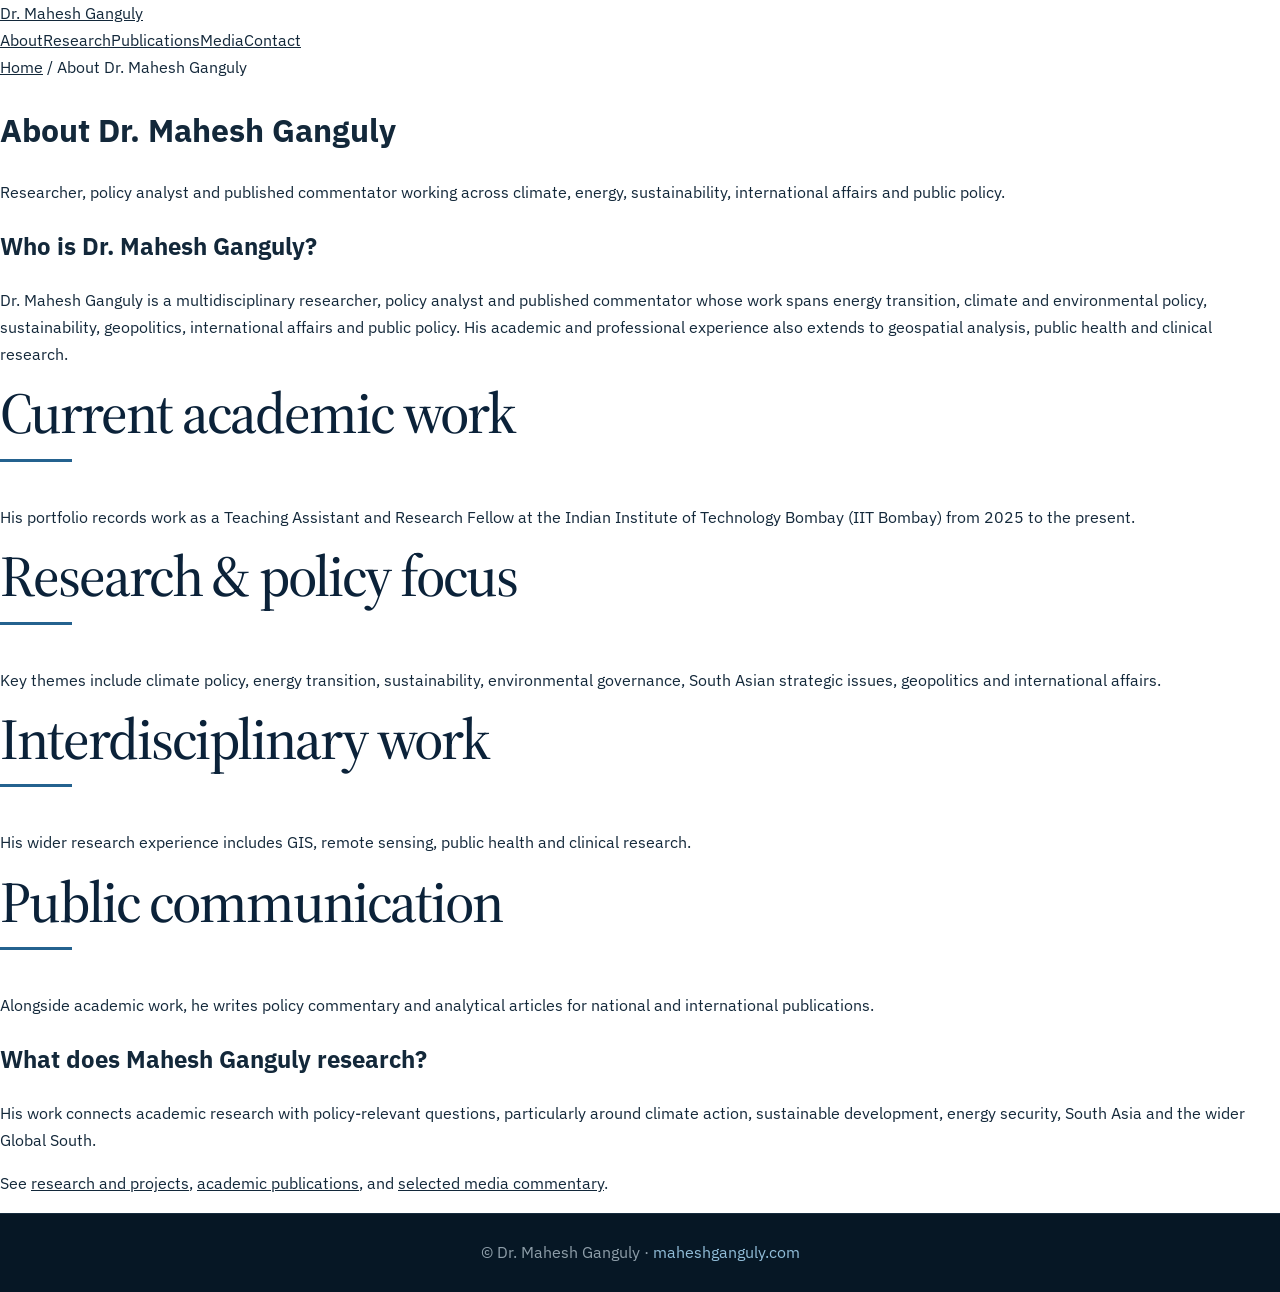
==== about/index.html @ bb71bbe8 "Add files via upload" ====
<!doctype html><html lang="en"><head><meta charset="utf-8"><meta name="viewport" content="width=device-width,initial-scale=1">
<title>About Dr. Mahesh Ganguly | Researcher & Policy Analyst</title><meta name="description" content="Biography and research profile of Dr. Mahesh Ganguly, covering climate policy, energy transition, sustainability, geopolitics and public policy."><meta name="robots" content="index, follow, max-image-preview:large"><link rel="canonical" href="https://maheshganguly.com/about/">
<meta property="og:type" content="website"><meta property="og:title" content="About Dr. Mahesh Ganguly | Researcher & Policy Analyst"><meta property="og:description" content="Biography and research profile of Dr. Mahesh Ganguly, covering climate policy, energy transition, sustainability, geopolitics and public policy."><meta property="og:url" content="https://maheshganguly.com/about/"><meta property="og:image" content="https://maheshganguly.com/assets/images/mahesh-ganguly-hero.png">
<script type="application/ld+json">{"@context": "https://schema.org", "@graph": [{"@type": "CollectionPage", "url": "https://maheshganguly.com/about/", "name": "About Dr. Mahesh Ganguly", "about": {"@type": "Person", "@id": "https://maheshganguly.com/#person", "name": "Dr. Mahesh Ganguly", "url": "https://maheshganguly.com/"}}, {"@type": "BreadcrumbList", "itemListElement": [{"@type": "ListItem", "position": 1, "name": "Home", "item": "https://maheshganguly.com/"}, {"@type": "ListItem", "position": 2, "name": "About Dr. Mahesh Ganguly", "item": "https://maheshganguly.com/about/"}]}]}</script>
<link rel="preconnect" href="https://fonts.googleapis.com"><link rel="preconnect" href="https://fonts.gstatic.com" crossorigin><link href="https://fonts.googleapis.com/css2?family=Source+Serif+4:opsz,wght@8..60,400;8..60,500;8..60,600&family=IBM+Plex+Sans:wght@400;500;600;700&display=swap" rel="stylesheet"><link rel="stylesheet" href="/assets/css/styles.css"><link rel="icon" href="/assets/images/favicon.svg" type="image/svg+xml"></head>
<body><header class="seo-page-header"><div class="seo-page-shell seo-page-nav"><a class="seo-page-brand" href="/">Dr. Mahesh Ganguly</a><nav class="seo-page-links" aria-label="Primary"><a href="/about/">About</a><a href="/research/">Research</a><a href="/publications/">Publications</a><a href="/media/">Media</a><a href="/#contact">Contact</a></nav></div></header>
<main class="seo-page-main"><div class="seo-page-shell"><div class="breadcrumbs"><a href="/">Home</a> / About Dr. Mahesh Ganguly</div><h1>About Dr. Mahesh Ganguly</h1><p class="seo-lead">Researcher, policy analyst and published commentator working across climate, energy, sustainability, international affairs and public policy.</p><div class="answer-box"><h2>Who is Dr. Mahesh Ganguly?</h2><p>Dr. Mahesh Ganguly is a multidisciplinary researcher, policy analyst and published commentator whose work spans energy transition, climate and environmental policy, sustainability, geopolitics, international affairs and public policy. His academic and professional experience also extends to geospatial analysis, public health and clinical research.</p></div>
<div class="seo-grid"><section class="seo-card"><h2>Current academic work</h2><p>His portfolio records work as a Teaching Assistant and Research Fellow at the Indian Institute of Technology Bombay (IIT Bombay) from 2025 to the present.</p></section><section class="seo-card"><h2>Research &amp; policy focus</h2><p>Key themes include climate policy, energy transition, sustainability, environmental governance, South Asian strategic issues, geopolitics and international affairs.</p></section><section class="seo-card"><h2>Interdisciplinary work</h2><p>His wider research experience includes GIS, remote sensing, public health and clinical research.</p></section><section class="seo-card"><h2>Public communication</h2><p>Alongside academic work, he writes policy commentary and analytical articles for national and international publications.</p></section></div>
<div class="answer-box"><h2>What does Mahesh Ganguly research?</h2><p>His work connects academic research with policy-relevant questions, particularly around climate action, sustainable development, energy security, South Asia and the wider Global South.</p></div><p>See <a href="/research/">research and projects</a>, <a href="/publications/">academic publications</a>, and <a href="/media/">selected media commentary</a>.</p></div></main>
<footer class="seo-footer"><div class="seo-page-shell">© Dr. Mahesh Ganguly · <a href="/">maheshganguly.com</a></div></footer></body></html>
---- assets/css/styles.css ----
/* ============================================================
   DR. MAHESH GANGULY
   FINAL CLEAN PORTFOLIO
   DARK CINEMATIC HERO / PORTRAIT EXTREME RIGHT
   ============================================================ */


/* ============================================================
   01. VARIABLES
   ============================================================ */

:root {
  --navy: #183f63;
  --blue: #245f91;
  --blue-dark: #163f63;

  --cream: #f5efe4;
  --paper: #fbf7ef;
  --paper-white: #fffdf8;

  --ink: #1f2933;
  --muted: #68727d;

  --line: #ddd2c2;

  --gold: #b58b59;
  --gold-light: #d6b37f;
  --gold-dark: #92683a;

  --hero-dark: #211b16;

  --serif: "Source Serif 4", Georgia, serif;
  --sans: "IBM Plex Sans", Arial, sans-serif;

  --content-width: 1180px;
}


/* ============================================================
   02. RESET
   ============================================================ */

*,
*::before,
*::after {
  box-sizing: border-box;
}

html {
  scroll-behavior: smooth;
  scroll-padding-top: 88px;
}

body {
  margin: 0;

  background: var(--cream);
  color: var(--ink);

  font-family: var(--sans);
  line-height: 1.7;

  -webkit-font-smoothing: antialiased;
  text-rendering: optimizeLegibility;
}

img {
  display: block;
}

a {
  color: inherit;
}

button,
input,
textarea,
select {
  font: inherit;
}

::selection {
  background: var(--gold);
  color: #fff;
}

.wrap {
  width: 100%;
  overflow: clip;
}


/* ============================================================
   03. ACCESSIBILITY
   ============================================================ */

.skip-link {
  position: fixed;
  z-index: 9999;

  top: 12px;
  left: 12px;

  padding: 10px 15px;

  background: #fff;
  color: #111;

  transform: translateY(-160%);

  transition: transform 160ms ease;
}

.skip-link:focus {
  transform: translateY(0);
}

:focus-visible {
  outline: 3px solid rgba(181, 139, 89, 0.55);
  outline-offset: 4px;
}


/* ============================================================
   04–09. PROFESSIONAL ACADEMIC HERO
   CLASSROOM BACKGROUND / CLEAN OVERLAY / PORTRAIT RIGHT
   ============================================================ */

.hero {
  position: relative;
  isolation: isolate;

  width: 100%;
  min-height: 760px;

  overflow: hidden;

  color: #ffffff;

  background:
    linear-gradient(90deg,
      rgba(16, 30, 43, 0.94) 0%,
      rgba(20, 36, 50, 0.88) 30%,
      rgba(24, 42, 56, 0.70) 52%,
      rgba(24, 39, 51, 0.30) 72%,
      rgba(18, 29, 38, 0.08) 100%),
    url("../images/images.jpeg") center center / cover no-repeat;
}


/* ------------------------------------------------------------
   CLEAN OVERLAY
   No circles / no dramatic brown effect
   ------------------------------------------------------------ */

.hero::before {
  content: "";

  position: absolute;
  z-index: 0;

  inset: 0;

  background:
    linear-gradient(180deg,
      rgba(8, 20, 30, 0.08) 0%,
      rgba(8, 20, 30, 0.02) 55%,
      rgba(8, 20, 30, 0.14) 100%);

  pointer-events: none;
}


/* remove decorative circle completely */

.hero::after {
  content: none;

  display: none;
}


/* ============================================================
   HERO INNER
   ============================================================ */

.hero-inner {
  position: relative;
  z-index: 2;

  width: 100%;
  min-height: 760px;

  margin: 0;
}


/* ============================================================
   LEFT CONTENT
   ============================================================ */

.hero-copy {
  position: relative;
  z-index: 20;

  display: flex;
  flex-direction: column;
  justify-content: center;

  width: 58%;
  max-width: 980px;

  min-height: 760px;

  margin: 0;

  padding:
    80px 40px 75px max(7vw, calc((100vw - 1180px) / 2));
}


/* ============================================================
   EYEBROW
   ============================================================ */

.eyebrow {
  margin: 0 0 22px;

  color: #d9c7a7;

  font-family:
    "IBM Plex Sans",
    Arial,
    sans-serif;

  font-size: 0.72rem;
  font-weight: 700;
  line-height: 1.4;

  letter-spacing: 0.2em;
  text-transform: uppercase;

  text-shadow: none;
}


/* ============================================================
   NAME — ONE LINE
   ============================================================ */

.hero h1 {
  width: max-content;
  max-width: none;

  margin: 0;

  color: #ffffff;

  font-family:
    "Source Serif 4",
    Georgia,
    serif;

  font-size:
    clamp(3.6rem, 5.1vw, 5.8rem);

  font-weight: 400;
  line-height: 1;

  letter-spacing: -0.045em;

  white-space: nowrap;

  text-shadow:
    0 2px 12px rgba(0, 0, 0, 0.16);
}


/* ============================================================
   ROLE
   ============================================================ */

.hero-role {
  max-width: 760px;

  margin: 28px 0 0;

  color: rgba(255, 255, 255, 0.94);

  font-family:
    "IBM Plex Sans",
    Arial,
    sans-serif;

  font-size:
    clamp(0.94rem, 1.05vw, 1.08rem);

  font-weight: 600;
  line-height: 1.6;

  text-shadow: none;
}


/* ============================================================
   DIVIDER
   ============================================================ */

.hero-rule {
  width: 100px;
  height: 2px;

  margin: 28px 0;

  background: #c7a66f;
}


/* ============================================================
   INTRO
   ============================================================ */

.hero-intro {
  max-width: 700px;

  margin: 0;

  color: rgba(255, 255, 255, 0.78);

  font-family:
    "IBM Plex Sans",
    Arial,
    sans-serif;

  font-size:
    clamp(0.88rem, 0.94vw, 0.96rem);

  font-weight: 400;
  line-height: 1.75;

  text-shadow: none;
}


/* ============================================================
   FOCUS TAGS
   ============================================================ */

.hero-meta {
  display: flex;
  flex-wrap: wrap;

  gap: 8px;

  margin-top: 24px;
}


.hero-meta span {
  display: inline-flex;
  align-items: center;

  padding: 7px 12px;

  border:
    1px solid rgba(255, 255, 255, 0.28);

  border-radius: 3px;

  background:
    rgba(16, 29, 40, 0.28);

  color:
    rgba(255, 255, 255, 0.88);

  font-size: 0.67rem;
  font-weight: 600;
  line-height: 1;

  -webkit-backdrop-filter: blur(5px);
  backdrop-filter: blur(5px);
}


/* ============================================================
   HERO LINKS
   ============================================================ */

.hero-links {
  display: flex;
  flex-wrap: wrap;
  align-items: center;

  gap: 12px;

  margin-top: 27px;
}


/* common button */

.hero-btn {
  display: inline-flex;
  align-items: center;
  justify-content: space-between;

  gap: 24px;

  min-width: 180px;
  min-height: 47px;

  padding: 0 18px;

  border-radius: 3px;

  font-size: 0.75rem;
  font-weight: 700;

  text-decoration: none;

  transition:
    transform 180ms ease,
    background-color 180ms ease,
    border-color 180ms ease;
}


/* professional blue primary */

.hero-btn-primary {
  border:
    1px solid #2d668e;

  background: #245b82;

  color: #ffffff;

  box-shadow:
    0 7px 18px rgba(0, 0, 0, 0.12);
}


.hero-btn-primary:hover {
  background: #2b698f;

  transform: translateY(-2px);
}


/* secondary */

.hero-btn-secondary {
  border:
    1px solid rgba(255, 255, 255, 0.52);

  background:
    rgba(13, 27, 38, 0.22);

  color: #ffffff;

  box-shadow: none;
}


.hero-btn-secondary:hover {
  border-color:
    rgba(255, 255, 255, 0.82);

  background:
    rgba(255, 255, 255, 0.08);

  transform: translateY(-2px);
}


/* LinkedIn */

.hero-linkedin {
  padding: 8px 3px;

  border-bottom:
    1px solid rgba(216, 199, 167, 0.55);

  color: #d9c7a7;

  font-size: 0.75rem;
  font-weight: 700;

  text-decoration: none;

  transition:
    color 180ms ease,
    border-color 180ms ease;
}


.hero-linkedin:hover {
  color: #ffffff;

  border-bottom-color: #ffffff;
}


/* ============================================================
   PORTRAIT
   EXTREME RIGHT
   ============================================================ */

.hero-portrait {
  position: absolute;
  z-index: 10;

  top: 0;
  right: 0;
  bottom: 0;
  left: auto;

  width: 46%;
  height: 100%;

  min-height: 760px;

  margin: 0;
  padding: 0;

  overflow: visible;

  pointer-events: none;
}


/* subtle separation between copy and portrait */

.hero-portrait::before {
  content: "";

  position: absolute;
  z-index: 11;

  top: 0;
  bottom: 0;
  left: -70px;

  width: 160px;

  background:
    linear-gradient(90deg,
      rgba(19, 34, 46, 0.20),
      rgba(19, 34, 46, 0));

  pointer-events: none;
}


/* ============================================================
   ACTUAL PORTRAIT IMAGE
   ============================================================ */

.hero-portrait img {
  position: absolute;
  z-index: 12;

  top: auto;
  right: 0;
  bottom: 0;
  left: auto;

  display: block;

  width:
    clamp(610px, 45vw, 850px);

  height: auto;

  max-width: none;
  max-height: 735px;

  margin: 0;
  padding: 0;

  object-fit: contain;
  object-position: right bottom;

  filter:
    drop-shadow(-8px 8px 20px rgba(0, 0, 0, 0.10));

  transform: none;
  animation: none;
}


/* ============================================================
   LAPTOP
   ============================================================ */

@media (min-width: 981px) and (max-width: 1250px) {

  .hero,
  .hero-inner {
    min-height: 700px;
  }


  .hero-copy {
    width: 59%;
    min-height: 700px;

    padding:
      65px 28px 60px 48px;
  }


  .hero h1 {
    font-size:
      clamp(3.2rem, 5vw, 4.5rem);
  }


  .hero-role {
    max-width: 620px;

    font-size: 0.91rem;
  }


  .hero-intro {
    max-width: 600px;

    font-size: 0.84rem;
  }


  .hero-portrait {
    width: 44%;
    min-height: 700px;
  }


  .hero-portrait img {
    right: 0;

    width:
      clamp(530px, 46vw, 700px);

    max-height: 680px;
  }
}


/* ============================================================
   TABLET
   ============================================================ */

@media (max-width: 980px) {

  .hero {
    min-height: auto;

    background:
      linear-gradient(180deg,
        rgba(15, 29, 40, 0.91) 0%,
        rgba(18, 34, 46, 0.84) 56%,
        rgba(17, 31, 42, 0.55) 100%),
      url("https://images.unsplash.com/photo-1524178232363-1fb2b075b655?auto=format&fit=crop&w=1400&q=86") center center / cover no-repeat;
  }


  .hero-inner {
    display: flex;
    flex-direction: column;

    min-height: 0;
  }


  .hero-copy {
    order: 1;

    width: 100%;
    max-width: 780px;
    min-height: 0;

    padding:
      62px 32px 32px;
  }


  .hero h1 {
    width: auto;

    font-size:
      clamp(3rem, 8vw, 4.7rem);

    white-space: normal;
  }


  .hero-portrait {
    position: relative;

    order: 2;

    top: auto;
    right: auto;
    bottom: auto;
    left: auto;

    width: 100%;
    height: 500px;
    min-height: 500px;

    overflow: hidden;
  }


  .hero-portrait::before {
    display: none;
  }


  .hero-portrait img {
    right: 0;
    bottom: 0;

    width:
      min(620px, 82vw);

    max-height: 500px;
  }
}


/* ============================================================
   MOBILE
   ============================================================ */

@media (max-width: 650px) {

  .hero-copy {
    padding:
      46px 19px 26px;
  }


  .eyebrow {
    margin-bottom: 15px;

    font-size: 0.59rem;

    letter-spacing: 0.15em;
  }


  .hero h1 {
    font-size:
      clamp(2.65rem, 12vw, 3.8rem);

    line-height: 1;
  }


  .hero-role {
    margin-top: 19px;

    font-size: 0.84rem;
  }


  .hero-rule {
    width: 80px;

    margin: 21px 0;
  }


  .hero-intro {
    font-size: 0.82rem;
    line-height: 1.65;
  }


  .hero-meta {
    gap: 6px;

    margin-top: 19px;
  }


  .hero-meta span {
    padding: 7px 9px;

    font-size: 0.61rem;
  }


  .hero-links {
    display: grid;

    grid-template-columns:
      1fr 1fr;

    gap: 9px;

    margin-top: 22px;
  }


  .hero-btn {
    width: 100%;
    min-width: 0;

    min-height: 45px;

    padding: 0 11px;

    font-size: 0.67rem;
  }


  .hero-linkedin {
    grid-column: 1 / -1;

    width: max-content;
  }


  .hero-portrait {
    height: 390px;
    min-height: 390px;
  }


  .hero-portrait img {
    right: 0;

    width:
      min(490px, 100vw);

    max-height: 390px;
  }
}


/* ============================================================
   SMALL MOBILE
   ============================================================ */

@media (max-width: 390px) {

  .hero h1 {
    font-size:
      clamp(2.4rem, 11.5vw, 3.1rem);
  }


  .hero-links {
    grid-template-columns: 1fr;
  }


  .hero-linkedin {
    grid-column: auto;
  }


  .hero-portrait {
    height: 350px;
    min-height: 350px;
  }


  .hero-portrait img {
    right: 0;

    width:
      min(440px, 106vw);

    max-height: 350px;
  }
}


/* ============================================================
   10. NAVIGATION
   ============================================================ */

.site-nav {
  position: sticky;
  z-index: 100;

  top: 0;

  width: 100%;

  border-bottom: 1px solid rgba(216, 203, 183, 0.78);

  background: rgba(255, 253, 248, 0.95);

  -webkit-backdrop-filter: blur(16px);
  backdrop-filter: blur(16px);
}

.site-nav-inner {
  display: flex;
  align-items: center;
  justify-content: center;
  flex-wrap: wrap;

  gap: clamp(18px, 3vw, 40px);

  width: min(var(--content-width), calc(100% - 40px));
  min-height: 70px;

  margin-inline: auto;
}

.site-nav a {
  position: relative;

  padding: 23px 0;

  color: #58616a;

  font-size: 0.73rem;
  font-weight: 700;

  letter-spacing: 0.04em;
  text-decoration: none;

  transition: color 180ms ease;
}

.site-nav a::after {
  content: "";

  position: absolute;

  right: 0;
  bottom: 16px;
  left: 0;

  height: 2px;

  background: var(--gold);

  transform: scaleX(0);

  transition: transform 180ms ease;
}

.site-nav a:hover,
.site-nav a.active {
  color: #805c34;
}

.site-nav a:hover::after,
.site-nav a.active::after {
  transform: scaleX(1);
}


/* ============================================================
   11. GENERAL SECTIONS
   ============================================================ */

main {
  background: var(--paper);
}

main>section {
  width: min(var(--content-width), calc(100% - 48px));

  margin-inline: auto;
  padding: 100px 0;

  scroll-margin-top: 84px;

  border-bottom: 1px solid var(--line);
}

main>section:last-child {
  border-bottom: 0;
}

section h2 {
  margin: 0 0 42px;

  color: var(--navy);

  font-family: var(--serif);
  font-size: clamp(2.5rem, 4.5vw, 4rem);
  font-weight: 500;
  line-height: 1;

  letter-spacing: -0.035em;
}

section h3 {
  color: var(--navy);

  font-family: var(--serif);
}


/* ============================================================
   12. ABOUT
   ============================================================ */

.about-grid {
  display: grid;
  grid-template-columns:
    minmax(0, 1.45fr) minmax(300px, 0.55fr);

  gap: clamp(45px, 7vw, 90px);

  align-items: start;
}

.about-lead {
  max-width: 760px;

  margin: 0 0 27px;

  color: var(--navy);

  font-family: var(--serif);
  font-size: clamp(1.45rem, 2.2vw, 2rem);
  line-height: 1.45;
}

.about-copy {
  max-width: 790px;

  margin: 0 0 20px;

  color: #4d5863;
}

.about-focus {
  padding: 30px;

  border-top: 4px solid var(--gold);
  border-right: 1px solid var(--line);
  border-bottom: 1px solid var(--line);
  border-left: 1px solid var(--line);

  background: #fff;

  box-shadow:
    0 12px 35px rgba(42, 34, 26, 0.06);
}

.about-focus h3 {
  margin: 0 0 20px;

  font-size: 1.4rem;
  font-weight: 500;
}

.about-focus p {
  margin: 0;
  padding: 13px 0;

  border-bottom: 1px solid #eee5d8;

  color: #59616a;

  font-size: 0.87rem;
}

.about-focus p:last-child {
  border-bottom: 0;
}


/* ============================================================
   13. PUBLICATIONS
   ============================================================ */

.pub-list {
  margin: 0;
  padding: 0;

  list-style: none;
}

.pub-item {
  display: grid;
  grid-template-columns:
    minmax(0, 1fr) auto;

  gap: 8px 30px;

  padding: 29px 0;

  border-bottom: 1px solid var(--line);
}

.pub-item:first-child {
  border-top: 1px solid var(--line);
}

.pub-title {
  color: var(--navy);

  font-family: var(--serif);
  font-size: clamp(1.15rem, 1.7vw, 1.5rem);
  font-weight: 500;
  line-height: 1.35;

  text-decoration: none;

  transition: color 180ms ease;
}

.pub-title:hover {
  color: #946b3d;
}

.pub-outlet {
  color: #9a7448;

  font-size: 0.7rem;
  font-weight: 700;

  letter-spacing: 0.09em;
  text-transform: uppercase;
}

.pub-brief {
  grid-column: 1 / -1;

  max-width: 880px;

  margin: 4px 0 0;

  color: #66707a;

  font-size: 0.9rem;
  line-height: 1.68;
}


/* ============================================================
   14. RESEARCH
   ============================================================ */

.research-grid {
  display: grid;
  grid-template-columns: repeat(3, minmax(0, 1fr));

  gap: 18px;
}

.research-card {
  min-height: 280px;

  padding: 28px;

  border: 1px solid var(--line);
  border-top: 4px solid var(--gold);

  background: #fff;

  transition:
    transform 180ms ease,
    box-shadow 180ms ease;
}

.research-card:hover {
  transform: translateY(-4px);

  box-shadow:
    0 16px 38px rgba(42, 34, 26, 0.08);
}

.research-label {
  display: block;

  margin-bottom: 45px;

  color: #a1794b;

  font-size: 0.67rem;
  font-weight: 700;

  letter-spacing: 0.14em;
  text-transform: uppercase;
}

.research-card h3 {
  margin: 0 0 14px;

  font-size: 1.42rem;
  font-weight: 500;
  line-height: 1.25;
}

.research-card p {
  margin: 0;

  color: #626b74;

  font-size: 0.88rem;
}


/* ============================================================
   15. EXPERIENCE
   ============================================================ */

.experience-grid {
  display: grid;
  grid-template-columns: repeat(2, minmax(0, 1fr));

  gap: 18px;
}

.experience-card {
  padding: 28px;

  border: 1px solid var(--line);
  border-top: 4px solid var(--gold);

  background: #fff;

  transition:
    transform 180ms ease,
    box-shadow 180ms ease;
}

.experience-card:hover {
  transform: translateY(-4px);

  box-shadow:
    0 16px 38px rgba(42, 34, 26, 0.08);
}

.experience-year {
  display: block;

  margin-bottom: 14px;

  color: #a1794b;

  font-size: 0.7rem;
  font-weight: 700;

  letter-spacing: 0.11em;
  text-transform: uppercase;
}

.experience-card h3 {
  margin: 0 0 9px;

  font-size: 1.3rem;
  font-weight: 500;
  line-height: 1.3;
}

.experience-type {
  margin: 0 0 14px;

  color: #8b673f;

  font-size: 0.76rem;
  font-weight: 700;
}

.experience-card>p:last-child {
  margin: 0;

  color: #626b74;

  font-size: 0.89rem;
}


/* ============================================================
   16. CONFERENCES
   ============================================================ */

.conf-list {
  margin: 0;
  padding: 0;

  list-style: none;
}

.conf-item {
  display: grid;
  grid-template-columns:
    minmax(0, 1fr) minmax(230px, 0.38fr);

  gap: 35px;

  padding: 27px 0;

  border-bottom: 1px solid var(--line);
}

.conf-item:first-child {
  border-top: 1px solid var(--line);
}

.conf-title {
  margin: 0;

  color: var(--navy);

  font-family: var(--serif);
  font-size: 1.15rem;
  line-height: 1.45;
}

.conf-venue {
  margin: 0;

  color: #8b673f;

  font-size: 0.78rem;
  font-weight: 600;
}


/* ============================================================
   17. AWARDS & HONORS
   ============================================================ */

.awards-section {
  position: relative;
}


/* heading + long gold line */

.section-heading-row {
  display: flex;
  align-items: center;

  gap: 32px;

  width: 100%;

  margin-bottom: 54px;
}

.section-heading-row h2 {
  flex: 0 0 auto;

  margin: 0;
}

.section-heading-line {
  flex: 1;

  height: 1px;

  margin-top: 8px;

  background: #d8c4a5;
}


/* awards list */

.awards-list {
  width: 100%;
}


/* individual award */

.award-row {
  display: grid;

  grid-template-columns:
    minmax(0, 1fr) auto;

  align-items: center;

  gap: 40px;

  width: 100%;

  min-height: 105px;

  padding: 26px 0;

  border-bottom:
    1px solid #dfcdb1;
}


/* Award title */

.award-row h3 {
  margin: 0;

  color: #28251f;

  font-family:
    "Source Serif 4",
    Georgia,
    serif;

  font-size:
    clamp(1.15rem, 1.7vw, 1.55rem);

  font-weight: 600;

  line-height: 1.35;

  letter-spacing: -0.015em;
}


/* Date */

.award-row time {
  min-width: 120px;

  color: #8a7458;

  font-family:
    "IBM Plex Sans",
    Arial,
    sans-serif;

  font-size:
    clamp(1rem, 1.4vw, 1.35rem);

  font-weight: 700;

  line-height: 1.2;

  text-align: right;

  white-space: nowrap;
}


/* subtle hover */

.award-row {
  transition:
    padding-left 180ms ease,
    background-color 180ms ease;
}

.award-row:hover {
  padding-left: 8px;

  background:
    linear-gradient(90deg,
      rgba(181, 139, 89, 0.045),
      transparent 65%);
}


/* ============================================================
   AWARDS — TABLET
   ============================================================ */

@media (max-width: 800px) {

  .section-heading-row {
    gap: 20px;

    margin-bottom: 35px;
  }

  .award-row {
    min-height: 90px;

    gap: 25px;

    padding: 22px 0;
  }

  .award-row h3 {
    font-size: 1.1rem;
  }

  .award-row time {
    min-width: 95px;

    font-size: 1rem;
  }
}


/* ============================================================
   AWARDS — MOBILE
   ============================================================ */

@media (max-width: 550px) {

  .section-heading-row {
    display: block;

    margin-bottom: 28px;
  }

  .section-heading-line {
    width: 100%;
    height: 1px;

    margin-top: 18px;
  }

  .award-row {
    grid-template-columns: 1fr;

    gap: 8px;

    min-height: 0;

    padding: 22px 0;
  }

  .award-row h3 {
    font-size: 1.08rem;

    line-height: 1.4;
  }

  .award-row time {
    min-width: 0;

    color: #9a794f;

    font-size: 0.86rem;

    text-align: left;
  }

  .award-row:hover {
    padding-left: 0;
  }
}

/* ============================================================
   18. LANGUAGES
   ============================================================ */

.lang-row {
  display: flex;
  align-items: center;
  flex-wrap: wrap;

  gap: 18px;

  margin: 0;

  color: var(--navy);

  font-family: var(--serif);
  font-size: clamp(1.3rem, 2.5vw, 2rem);
}

.lang-row span {
  color: var(--gold);
}


/* ============================================================
   19. CONTACT
   ============================================================ */

.contact-card {
  display: grid;
  grid-template-columns:
    minmax(0, 1.1fr) minmax(320px, 0.9fr);

  gap: 50px;

  padding: clamp(30px, 5vw, 55px);

  background:
    linear-gradient(135deg,
      #183f63,
      #102d48);

  color: #fff;
}

.contact-kicker {
  margin: 0 0 12px;

  color: #d8b784;

  font-size: 0.68rem;
  font-weight: 700;

  letter-spacing: 0.16em;
  text-transform: uppercase;
}

.contact-card h3 {
  margin: 0 0 16px;

  color: #fff;

  font-size: clamp(2rem, 3.4vw, 3rem);
  font-weight: 400;
}

.contact-card>div:first-child>p:last-child {
  max-width: 600px;

  margin: 0;

  color: rgba(255, 255, 255, 0.72);
}

.contact-links {
  display: flex;
  flex-direction: column;

  gap: 12px;
}

.contact-links a {
  display: flex;
  flex-direction: column;

  padding: 17px 18px;

  border: 1px solid rgba(255, 255, 255, 0.2);

  background: rgba(255, 255, 255, 0.05);

  text-decoration: none;

  transition:
    background-color 180ms ease,
    border-color 180ms ease;
}

.contact-links a:hover {
  border-color: rgba(255, 255, 255, 0.48);

  background: rgba(255, 255, 255, 0.1);
}

.contact-links span {
  margin-bottom: 4px;

  color: #d8b784;

  font-size: 0.67rem;
  font-weight: 700;

  letter-spacing: 0.11em;
  text-transform: uppercase;
}

.contact-links strong {
  color: #fff;

  font-size: 0.9rem;

  word-break: break-word;
}

.contact-links small {
  margin-top: 4px;

  color: rgba(255, 255, 255, 0.55);
}


/* ============================================================
   20. FOOTER
   ============================================================ */

footer {
  padding: 25px 24px;

  background: #102d48;
  color: rgba(255, 255, 255, 0.62);

  text-align: center;
}

footer p {
  margin: 0;

  font-size: 0.73rem;
}

footer a {
  color: #d8b784;

  text-decoration: none;
}


/* ============================================================
   21. REVEAL
   ============================================================ */

.reveal-section {
  opacity: 0;

  transform: translateY(22px);

  transition:
    opacity 650ms ease,
    transform 650ms ease;
}

.reveal-section.is-visible {
  opacity: 1;

  transform: translateY(0);
}


/* ============================================================
   22. LAPTOP
   ============================================================ */

@media (max-width: 1250px) and (min-width: 981px) {

  .hero,
  .hero-inner {
    min-height: 750px;
  }

  .hero-copy {
    width: 55%;
    min-height: 750px;

    padding:
      70px 25px 65px 50px;
  }

  .hero h1 {
    font-size: clamp(4rem, 6vw, 5.5rem);
  }

  .hero-intro {
    max-width: 610px;

    font-size: 0.87rem;
  }

  .hero-portrait {
    width: 48%;
    min-height: 750px;
  }

  .hero-portrait img {
    right: 0;

    width: clamp(580px, 49vw, 780px);

    max-height: 730px;
  }
}


/* ============================================================
   23. TABLET
   ============================================================ */

@media (max-width: 980px) {

  html {
    scroll-padding-top: 75px;
  }

  .hero {
    min-height: auto;

    background:
      linear-gradient(180deg,
        rgba(29, 24, 20, 0.96) 0%,
        rgba(39, 32, 26, 0.91) 53%,
        rgba(31, 27, 23, 0.68) 100%),
      url("https://images.unsplash.com/photo-1564981797816-1043664bf78d?auto=format&fit=crop&w=1400&q=86") center center / cover no-repeat;
  }

  .hero::after {
    width: 430px;
    height: 430px;

    top: -210px;
    left: -210px;
  }

  .hero-inner {
    display: flex;
    flex-direction: column;

    min-height: 0;
  }

  .hero-copy {
    order: 1;

    width: 100%;
    max-width: 780px;
    min-height: 0;

    padding: 70px 34px 35px;
  }

  .hero h1 {
    font-size: clamp(3.6rem, 10vw, 5.5rem);
  }

  .hero-portrait {
    position: relative;

    order: 2;

    top: auto;
    right: auto;
    bottom: auto;
    left: auto;

    width: 100%;
    height: 510px;
    min-height: 510px;

    overflow: hidden;
  }

  .hero-portrait img {
    right: 0;
    bottom: 0;

    width: min(650px, 88vw);

    max-height: 510px;
  }

  .site-nav-inner {
    justify-content: flex-start;

    width: 100%;

    padding: 0 20px;

    flex-wrap: nowrap;

    overflow-x: auto;

    scrollbar-width: none;
  }

  .site-nav-inner::-webkit-scrollbar {
    display: none;
  }

  .site-nav a {
    flex: 0 0 auto;
  }

  .about-grid,
  .contact-card {
    grid-template-columns: 1fr;
  }

  .research-grid {
    grid-template-columns: 1fr 1fr;
  }
}


/* ============================================================
   24. MOBILE
   ============================================================ */

@media (max-width: 650px) {

  main>section {
    width: calc(100% - 36px);

    padding: 72px 0;
  }

  section h2 {
    margin-bottom: 32px;

    font-size: clamp(2.25rem, 11vw, 3.2rem);
  }


  /* hero */

  .hero-copy {
    padding:
      50px 19px 28px;
  }

  .eyebrow {
    margin-bottom: 15px;

    font-size: 0.61rem;

    letter-spacing: 0.16em;
  }

  .hero h1 {
    font-size: clamp(3rem, 14vw, 4.25rem);
    line-height: 0.94;
  }

  .hero-role {
    margin-top: 20px;

    font-size: 0.87rem;
  }

  .hero-rule {
    width: 170px;

    margin: 22px 0;
  }

  .hero-intro {
    font-size: 0.84rem;
    line-height: 1.65;
  }

  .hero-meta {
    gap: 7px;

    margin-top: 20px;
  }

  .hero-meta span {
    padding: 7px 10px;

    font-size: 0.63rem;
  }

  .hero-links {
    display: grid;
    grid-template-columns: 1fr 1fr;

    gap: 9px;

    margin-top: 23px;
  }

  .hero-btn {
    width: 100%;
    min-width: 0;
    min-height: 46px;

    padding: 0 12px;

    font-size: 0.69rem;
  }

  .hero-linkedin {
    grid-column: 1 / -1;

    width: max-content;
  }

  .hero-portrait {
    height: 410px;
    min-height: 410px;
  }

  .hero-portrait img {
    right: 0;

    width: min(510px, 100vw);

    max-height: 410px;
  }


  /* sections */

  .research-grid,
  .experience-grid,
  .awards-grid {
    grid-template-columns: 1fr;
  }

  .research-card {
    min-height: 0;
  }

  .research-label {
    margin-bottom: 28px;
  }

  .pub-item {
    grid-template-columns: 1fr;

    gap: 8px;

    padding: 23px 0;
  }

  .pub-brief {
    grid-column: auto;
  }

  .conf-item {
    grid-template-columns: 1fr;

    gap: 8px;
  }

  .contact-card {
    padding: 25px;

    gap: 30px;
  }
}


/* ============================================================
   25. SMALL MOBILE
   ============================================================ */

@media (max-width: 390px) {

  .hero-copy {
    padding-right: 16px;
    padding-left: 16px;
  }

  .hero-links {
    grid-template-columns: 1fr;
  }

  .hero-linkedin {
    grid-column: auto;
  }

  .hero-portrait {
    height: 360px;
    min-height: 360px;
  }

  .hero-portrait img {
    right: 0;

    width: min(450px, 108vw);

    max-height: 360px;
  }

  main>section {
    width: calc(100% - 30px);
  }

  .about-focus,
  .research-card,
  .experience-card,
  .award-card {
    padding: 23px;
  }
}


/* ============================================================
   26. SHORT LANDSCAPE
   ============================================================ */

@media (max-height: 540px) and (orientation: landscape) and (max-width: 950px) {

  .hero-copy {
    padding-top: 45px;
  }

  .hero-portrait {
    height: 430px;
    min-height: 430px;
  }

  .hero-portrait img {
    max-height: 430px;
  }
}


/* ============================================================
   27. REDUCED MOTION
   ============================================================ */

@media (prefers-reduced-motion: reduce) {

  html {
    scroll-behavior: auto;
  }

  *,
  *::before,
  *::after {
    animation-duration: 0.01ms !important;
    animation-iteration-count: 1 !important;

    transition-duration: 0.01ms !important;
  }

  .reveal-section {
    opacity: 1;

    transform: none;
  }
}

/* ============================================================
   FINAL NAVY BLUE THEME
   DR. MAHESH GANGULY PORTFOLIO
   ============================================================ */

:root {
  --navy-950: #071827;
  --navy-900: #0b2239;
  --navy-850: #0e2a45;
  --navy-800: #123653;
  --navy-700: #17486d;
  --navy-600: #24628f;
  --navy-500: #3679a8;

  --blue-soft: #8fb9d6;
  --blue-pale: #dceaf4;
  --blue-ice: #edf5fa;

  --white: #ffffff;
  --off-white: #f7fafc;

  --text-dark: #13283a;
  --text-mid: #526779;
  --text-light: #d7e2ea;

  --navy-line: #cbdbe6;
}


/* ============================================================
   BODY
   ============================================================ */

html {
  background: #ffffff;
}

body {
  background: #ffffff !important;
  color: var(--text-dark) !important;
}

.wrap {
  background: #ffffff !important;
}


/* ============================================================
   HERO
   Classroom background + professional navy overlay
   ============================================================ */

.hero {
  position: relative !important;
  isolation: isolate !important;

  width: 100% !important;
  min-height: 760px !important;

  overflow: hidden !important;

  color: #ffffff !important;

  background:
    linear-gradient(90deg,
      rgba(5, 21, 35, 0.97) 0%,
      rgba(7, 29, 48, 0.94) 25%,
      rgba(10, 39, 63, 0.84) 44%,
      rgba(12, 47, 75, 0.60) 62%,
      rgba(10, 40, 65, 0.28) 79%,
      rgba(7, 27, 44, 0.08) 100%),
    url("../images/images.jpeg") center center / cover no-repeat !important;
}


/* remove old decorative effects */

.hero::before {
  content: "" !important;

  position: absolute !important;
  inset: 0 !important;

  z-index: 0 !important;

  background:
    linear-gradient(180deg,
      rgba(5, 18, 30, 0.05),
      rgba(5, 18, 30, 0.16)) !important;

  pointer-events: none !important;
}

.hero::after {
  content: none !important;
  display: none !important;
}


/* ============================================================
   HERO CONTENT
   ============================================================ */

.hero-inner {
  position: relative !important;
  z-index: 2 !important;
}

.eyebrow {
  color: #a9c9df !important;
  text-shadow: none !important;
}

.hero h1 {
  color: #ffffff !important;
  text-shadow:
    0 3px 18px rgba(0, 0, 0, 0.16) !important;
}

.hero-role {
  color: #f1f6f9 !important;
  text-shadow: none !important;
}

.hero-intro {
  color: rgba(235, 243, 248, 0.84) !important;
  text-shadow: none !important;
}


/* blue divider */

.hero-rule {
  background: #7eaccb !important;
}


/* ============================================================
   HERO TAGS
   ============================================================ */

.hero-meta span {
  border:
    1px solid rgba(166, 201, 224, 0.42) !important;

  background:
    rgba(7, 31, 51, 0.40) !important;

  color: #e9f2f7 !important;

  -webkit-backdrop-filter: blur(6px);
  backdrop-filter: blur(6px);
}


/* ============================================================
   HERO BUTTONS
   ============================================================ */

.hero-btn-primary {
  border-color: #2d6e9a !important;

  background: #1d5d89 !important;

  color: #ffffff !important;

  box-shadow:
    0 9px 24px rgba(0, 18, 35, 0.20) !important;
}

.hero-btn-primary:hover {
  border-color: #3c7eaa !important;

  background: #286f9d !important;
}

.hero-btn-secondary {
  border:
    1px solid rgba(221, 236, 246, 0.62) !important;

  background:
    rgba(5, 26, 43, 0.30) !important;

  color: #ffffff !important;
}

.hero-btn-secondary:hover {
  border-color: #ffffff !important;

  background:
    rgba(255, 255, 255, 0.10) !important;
}

.hero-linkedin {
  color: #acd0e7 !important;

  border-bottom-color:
    rgba(172, 208, 231, 0.55) !important;
}

.hero-linkedin:hover {
  color: #ffffff !important;

  border-bottom-color: #ffffff !important;
}


/* ============================================================
   PORTRAIT
   ============================================================ */

.hero-portrait img {
  right: 0 !important;

  filter:
    drop-shadow(-12px 12px 25px rgba(2, 15, 26, 0.14)) !important;
}


/* ============================================================
   NAVIGATION
   ============================================================ */

.site-nav {
  border-bottom:
    1px solid rgba(103, 150, 182, 0.22) !important;

  background:
    rgba(7, 24, 39, 0.97) !important;

  box-shadow:
    0 4px 18px rgba(5, 22, 37, 0.10) !important;

  -webkit-backdrop-filter: blur(15px);
  backdrop-filter: blur(15px);
}

.site-nav a {
  color:
    rgba(224, 236, 244, 0.76) !important;
}

.site-nav a:hover,
.site-nav a.active {
  color: #ffffff !important;
}

.site-nav a::after {
  background: #67a3cb !important;
}


/* ============================================================
   MAIN BACKGROUND
   ============================================================ */

main {
  background: #ffffff !important;
}


/* alternate sections */

main>section {
  border-bottom:
    1px solid var(--navy-line) !important;
}

main>section:nth-child(even) {
  position: relative;

  width: 100% !important;

  padding-left:
    max(24px,
      calc((100vw - 1180px) / 2)) !important;

  padding-right:
    max(24px,
      calc((100vw - 1180px) / 2)) !important;

  background: #f3f7fa !important;
}


/* ============================================================
   SECTION HEADINGS
   ============================================================ */

section h2 {
  color: var(--navy-900) !important;
}

section h3 {
  color: var(--navy-850) !important;
}


/* subtle heading underline */

section h2::after {
  content: "";

  display: block;

  width: 72px;
  height: 3px;

  margin-top: 17px;

  background: var(--navy-600);
}


/* Awards heading already has long line */

.awards-section h2::after {
  display: none;
}


/* ============================================================
   ABOUT
   ============================================================ */

.about-lead {
  color: var(--navy-850) !important;
}

.about-copy {
  color: var(--text-mid) !important;
}

.about-focus {
  border:
    1px solid #d4e1e9 !important;

  border-top:
    4px solid var(--navy-600) !important;

  background: #f8fbfd !important;

  box-shadow:
    0 12px 35px rgba(9, 42, 66, 0.07) !important;
}

.about-focus h3 {
  color: var(--navy-850) !important;
}

.about-focus p {
  color: #526779 !important;

  border-bottom-color:
    #dbe6ed !important;
}

.about-focus strong {
  color: var(--navy-700) !important;
}


/* ============================================================
   PUBLICATIONS
   ============================================================ */

.pub-item {
  border-bottom-color:
    #cfdee8 !important;
}

.pub-item:first-child {
  border-top-color:
    #cfdee8 !important;
}

.pub-title {
  color: var(--navy-850) !important;
}

.pub-title:hover {
  color: var(--navy-600) !important;
}

.pub-outlet {
  color: var(--navy-600) !important;
}

.pub-brief {
  color: #5d7181 !important;
}


/* ============================================================
   RESEARCH CARDS
   ============================================================ */

.research-card {
  border:
    1px solid #cfdee8 !important;

  border-top:
    4px solid var(--navy-600) !important;

  background: #ffffff !important;

  box-shadow:
    0 8px 26px rgba(8, 40, 64, 0.045) !important;
}

.research-card:hover {
  border-color: #abc7d9 !important;

  box-shadow:
    0 18px 40px rgba(8, 40, 64, 0.10) !important;
}

.research-label {
  color: var(--navy-600) !important;
}

.research-card h3 {
  color: var(--navy-850) !important;
}

.research-card p {
  color: #5b6f7e !important;
}


/* ============================================================
   EXPERIENCE CARDS
   ============================================================ */

.experience-card {
  border:
    1px solid #cfdee8 !important;

  border-top:
    4px solid var(--navy-600) !important;

  background: #ffffff !important;

  box-shadow:
    0 8px 26px rgba(8, 40, 64, 0.045) !important;
}

.experience-card:hover {
  border-color: #abc7d9 !important;

  box-shadow:
    0 18px 40px rgba(8, 40, 64, 0.10) !important;
}

.experience-year {
  color: var(--navy-600) !important;
}

.experience-type {
  color: #3c6f91 !important;
}

.experience-card h3 {
  color: var(--navy-850) !important;
}

.experience-card>p:last-child {
  color: #5b6f7e !important;
}


/* ============================================================
   CONFERENCES
   ============================================================ */

.conf-item {
  border-bottom-color:
    #cfdee8 !important;
}

.conf-item:first-child {
  border-top-color:
    #cfdee8 !important;
}

.conf-title {
  color: var(--navy-850) !important;
}

.conf-venue {
  color: var(--navy-600) !important;
}


/* ============================================================
   AWARDS & HONORS
   ============================================================ */

.section-heading-line {
  background:
    #b8cedd !important;
}

.award-row {
  border-bottom:
    1px solid #cbdce7 !important;
}

.award-row h3 {
  color: var(--navy-900) !important;
}

.award-row time {
  color: var(--navy-600) !important;
}

.award-row:hover {
  background:
    linear-gradient(90deg,
      rgba(36, 98, 143, 0.06),
      rgba(36, 98, 143, 0)) !important;
}


/* ============================================================
   LANGUAGES
   ============================================================ */

.lang-row {
  color: var(--navy-850) !important;
}

.lang-row span {
  color: var(--navy-500) !important;
}


/* ============================================================
   CONTACT
   ============================================================ */

.contact-card {
  border:
    1px solid rgba(113, 164, 197, 0.22) !important;

  background:
    linear-gradient(135deg,
      #071b2d 0%,
      #0b2b46 55%,
      #123d5d 100%) !important;

  box-shadow:
    0 20px 50px rgba(5, 29, 48, 0.14) !important;
}

.contact-kicker {
  color: #91bdd8 !important;
}

.contact-card h3 {
  color: #ffffff !important;
}

.contact-card>div:first-child>p:last-child {
  color:
    rgba(224, 237, 245, 0.75) !important;
}

.contact-links a {
  border:
    1px solid rgba(154, 194, 219, 0.25) !important;

  background:
    rgba(255, 255, 255, 0.045) !important;
}

.contact-links a:hover {
  border-color:
    rgba(176, 210, 231, 0.60) !important;

  background:
    rgba(255, 255, 255, 0.09) !important;
}

.contact-links span {
  color: #91bdd8 !important;
}

.contact-links strong {
  color: #ffffff !important;
}

.contact-links small {
  color:
    rgba(218, 233, 242, 0.60) !important;
}


/* ============================================================
   FOOTER
   ============================================================ */

footer {
  border-top:
    1px solid rgba(113, 164, 197, 0.15) !important;

  background: #061725 !important;

  color:
    rgba(215, 230, 239, 0.65) !important;
}

footer a {
  color: #91bdd8 !important;
}

footer a:hover {
  color: #ffffff !important;
}


/* ============================================================
   SELECTION
   ============================================================ */

::selection {
  background: #245f91 !important;
  color: #ffffff !important;
}


/* ============================================================
   SCROLLBAR
   ============================================================ */

::-webkit-scrollbar {
  width: 10px;
}

::-webkit-scrollbar-track {
  background: #edf3f7;
}

::-webkit-scrollbar-thumb {
  border: 2px solid #edf3f7;
  border-radius: 20px;

  background: #456f8c;
}

::-webkit-scrollbar-thumb:hover {
  background: #285a7d;
}


/* ============================================================
   MOBILE NAVY THEME
   ============================================================ */

@media (max-width: 980px) {

  .hero {
    background:
      linear-gradient(180deg,
        rgba(5, 22, 37, 0.94) 0%,
        rgba(7, 31, 51, 0.88) 53%,
        rgba(10, 40, 64, 0.58) 100%),
      url("../images/images.jpeg") center center / cover no-repeat !important;
  }

}


@media (max-width: 650px) {

  main>section:nth-child(even) {
    padding-left: 18px !important;
    padding-right: 18px !important;
  }

  .contact-card {
    border-radius: 0 !important;
  }

}
/* ============================================================
   EXPERIENCE & RESEARCH PROJECTS
   WHITE + NAVY BLUE THEME
   ============================================================ */

.experience-section {
  position: relative;
}

.experience-section .section-heading-row {
  display: flex;
  align-items: flex-end;
  justify-content: space-between;
  gap: 32px;
  margin-bottom: 46px;
}

.experience-section .section-kicker {
  display: block;
  margin-bottom: 12px;

  color: #2d6f9f;

  font-family: "IBM Plex Sans", Arial, sans-serif;
  font-size: 0.72rem;
  font-weight: 700;

  letter-spacing: 0.14em;
  text-transform: uppercase;
}

.experience-section h2 {
  margin: 0;

  color: #153f63;

  font-family: "Source Serif 4", Georgia, serif;
  font-size: clamp(2.8rem, 5vw, 4.7rem);
  font-weight: 500;
  line-height: 1.05;

  letter-spacing: -0.04em;
}

.experience-section .section-heading-line {
  flex: 1;

  height: 1px;
  margin-bottom: 10px;

  background: #c9d9e6;
}


/* GRID */

.experience-grid {
  display: grid;
  grid-template-columns: repeat(2, minmax(0, 1fr));

  gap: 22px;
}


/* CARD */

.experience-card {
  position: relative;

  min-height: 285px;

  padding: 34px 34px 36px;

  border: 1px solid #d7e2eb;
  border-top: 4px solid #245f91;

  border-radius: 2px;

  background: #ffffff;

  box-shadow:
    0 10px 30px rgba(24, 63, 99, 0.06);

  transition:
    transform 180ms ease,
    box-shadow 180ms ease,
    border-color 180ms ease;
}


.experience-card:hover {
  transform: translateY(-4px);

  border-color: #b9cfdf;
  border-top-color: #183f63;

  box-shadow:
    0 18px 42px rgba(24, 63, 99, 0.11);
}


/* YEAR / LABEL */

.experience-year {
  display: block;

  margin-bottom: 20px;

  color: #2d6f9f;

  font-family: "IBM Plex Sans", Arial, sans-serif;
  font-size: 0.72rem;
  font-weight: 700;

  letter-spacing: 0.12em;
  text-transform: uppercase;
}


/* TITLE */

.experience-card h3 {
  max-width: 680px;

  margin: 0 0 12px;

  color: #183f63;

  font-family: "Source Serif 4", Georgia, serif;
  font-size: clamp(1.35rem, 2vw, 1.75rem);
  font-weight: 500;
  line-height: 1.32;

  letter-spacing: -0.015em;
}


/* INSTITUTION / TYPE */

.experience-card .experience-type {
  margin: 0 0 17px;

  color: #2d6f9f;

  font-family: "IBM Plex Sans", Arial, sans-serif;
  font-size: 0.82rem;
  font-weight: 700;
  line-height: 1.5;
}


/* DESCRIPTION */

.experience-card > p:last-child {
  max-width: 680px;

  margin: 0;

  color: #647484;

  font-family: "IBM Plex Sans", Arial, sans-serif;
  font-size: 0.92rem;
  font-weight: 400;
  line-height: 1.75;
}


/* ============================================================
   RESPONSIVE
   ============================================================ */

@media (max-width: 900px) {

  .experience-grid {
    grid-template-columns: 1fr;
  }

  .experience-card {
    min-height: auto;
  }

  .experience-section .section-heading-line {
    display: none;
  }
}


@media (max-width: 600px) {

  .experience-section .section-heading-row {
    margin-bottom: 30px;
  }

  .experience-section h2 {
    font-size: clamp(2.4rem, 11vw, 3.3rem);
  }

  .experience-card {
    padding: 27px 22px 29px;
  }

  .experience-card h3 {
    font-size: 1.35rem;
  }
}
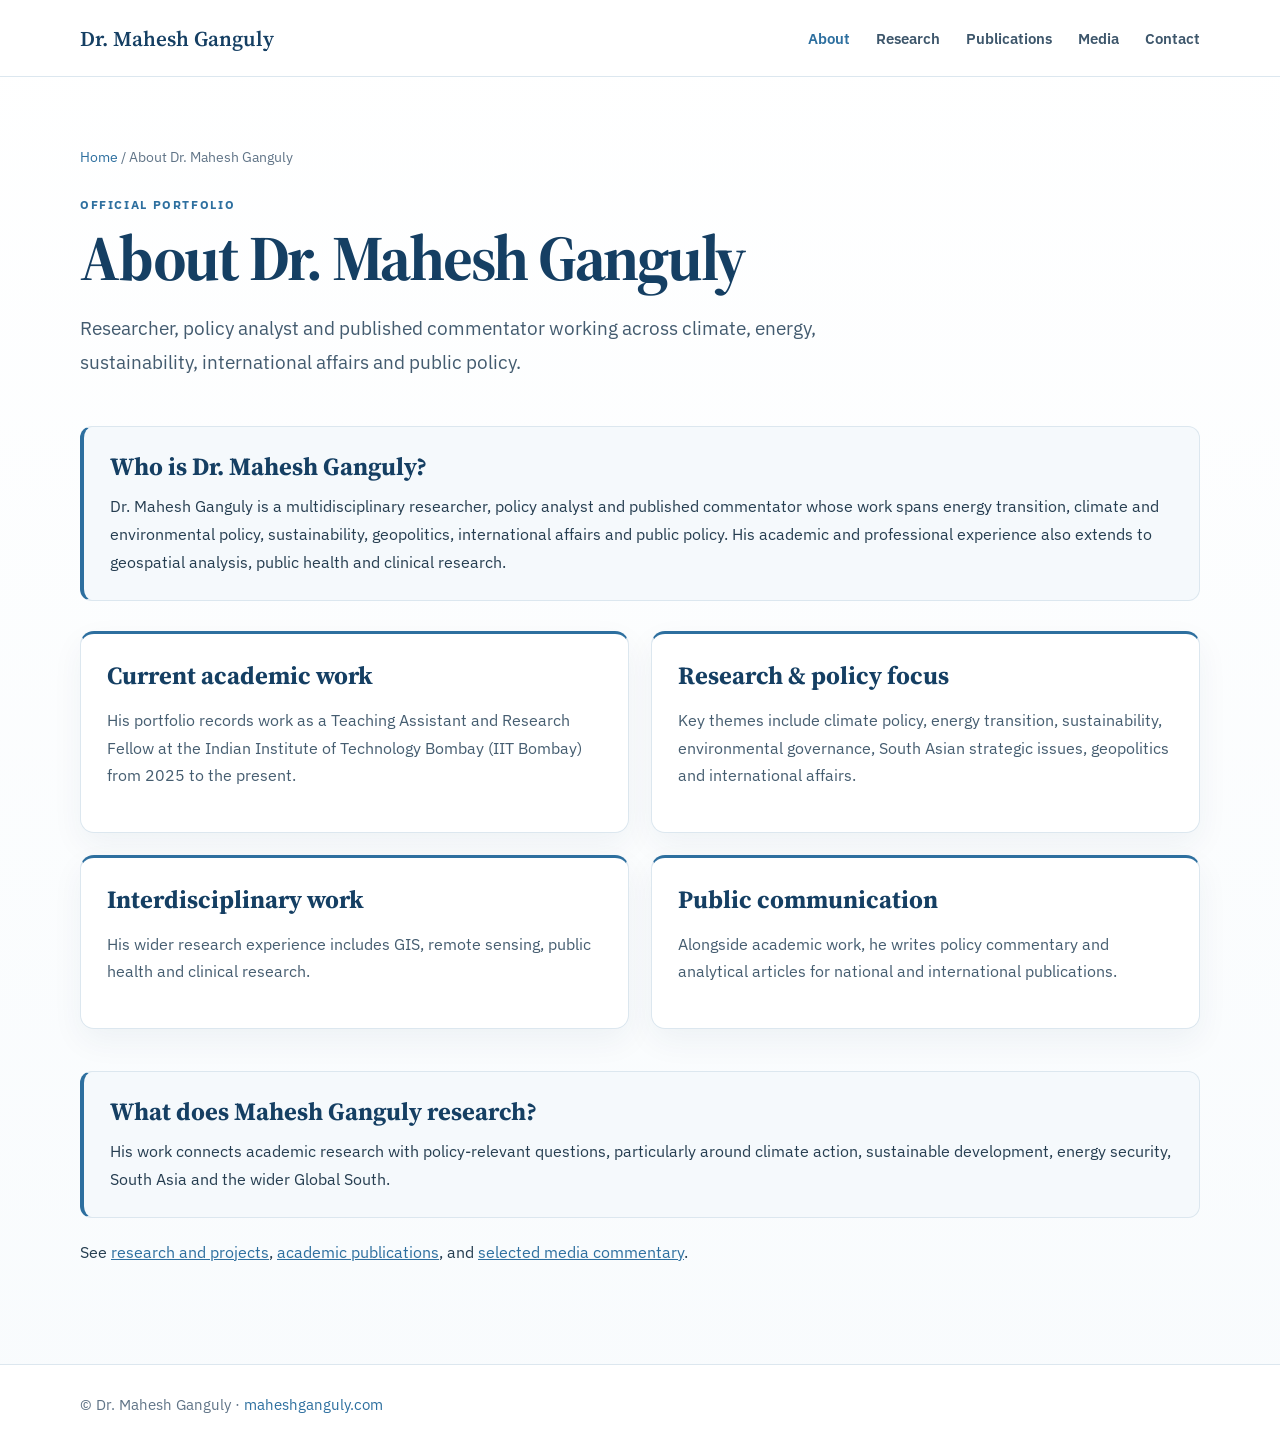
==== commit 708c12e5: "Add files via upload" ====
--- a/about/index.html
+++ b/about/index.html
@@ -2,9 +2,52 @@
 <title>About Dr. Mahesh Ganguly | Researcher & Policy Analyst</title><meta name="description" content="Biography and research profile of Dr. Mahesh Ganguly, covering climate policy, energy transition, sustainability, geopolitics and public policy."><meta name="robots" content="index, follow, max-image-preview:large"><link rel="canonical" href="https://maheshganguly.com/about/">
 <meta property="og:type" content="website"><meta property="og:title" content="About Dr. Mahesh Ganguly | Researcher & Policy Analyst"><meta property="og:description" content="Biography and research profile of Dr. Mahesh Ganguly, covering climate policy, energy transition, sustainability, geopolitics and public policy."><meta property="og:url" content="https://maheshganguly.com/about/"><meta property="og:image" content="https://maheshganguly.com/assets/images/mahesh-ganguly-hero.png">
 <script type="application/ld+json">{"@context": "https://schema.org", "@graph": [{"@type": "CollectionPage", "url": "https://maheshganguly.com/about/", "name": "About Dr. Mahesh Ganguly", "about": {"@type": "Person", "@id": "https://maheshganguly.com/#person", "name": "Dr. Mahesh Ganguly", "url": "https://maheshganguly.com/"}}, {"@type": "BreadcrumbList", "itemListElement": [{"@type": "ListItem", "position": 1, "name": "Home", "item": "https://maheshganguly.com/"}, {"@type": "ListItem", "position": 2, "name": "About Dr. Mahesh Ganguly", "item": "https://maheshganguly.com/about/"}]}]}</script>
-<link rel="preconnect" href="https://fonts.googleapis.com"><link rel="preconnect" href="https://fonts.gstatic.com" crossorigin><link href="https://fonts.googleapis.com/css2?family=Source+Serif+4:opsz,wght@8..60,400;8..60,500;8..60,600&family=IBM+Plex+Sans:wght@400;500;600;700&display=swap" rel="stylesheet"><link rel="stylesheet" href="/assets/css/styles.css"><link rel="icon" href="/assets/images/favicon.svg" type="image/svg+xml"></head>
-<body><header class="seo-page-header"><div class="seo-page-shell seo-page-nav"><a class="seo-page-brand" href="/">Dr. Mahesh Ganguly</a><nav class="seo-page-links" aria-label="Primary"><a href="/about/">About</a><a href="/research/">Research</a><a href="/publications/">Publications</a><a href="/media/">Media</a><a href="/#contact">Contact</a></nav></div></header>
-<main class="seo-page-main"><div class="seo-page-shell"><div class="breadcrumbs"><a href="/">Home</a> / About Dr. Mahesh Ganguly</div><h1>About Dr. Mahesh Ganguly</h1><p class="seo-lead">Researcher, policy analyst and published commentator working across climate, energy, sustainability, international affairs and public policy.</p><div class="answer-box"><h2>Who is Dr. Mahesh Ganguly?</h2><p>Dr. Mahesh Ganguly is a multidisciplinary researcher, policy analyst and published commentator whose work spans energy transition, climate and environmental policy, sustainability, geopolitics, international affairs and public policy. His academic and professional experience also extends to geospatial analysis, public health and clinical research.</p></div>
-<div class="seo-grid"><section class="seo-card"><h2>Current academic work</h2><p>His portfolio records work as a Teaching Assistant and Research Fellow at the Indian Institute of Technology Bombay (IIT Bombay) from 2025 to the present.</p></section><section class="seo-card"><h2>Research &amp; policy focus</h2><p>Key themes include climate policy, energy transition, sustainability, environmental governance, South Asian strategic issues, geopolitics and international affairs.</p></section><section class="seo-card"><h2>Interdisciplinary work</h2><p>His wider research experience includes GIS, remote sensing, public health and clinical research.</p></section><section class="seo-card"><h2>Public communication</h2><p>Alongside academic work, he writes policy commentary and analytical articles for national and international publications.</p></section></div>
-<div class="answer-box"><h2>What does Mahesh Ganguly research?</h2><p>His work connects academic research with policy-relevant questions, particularly around climate action, sustainable development, energy security, South Asia and the wider Global South.</p></div><p>See <a href="/research/">research and projects</a>, <a href="/publications/">academic publications</a>, and <a href="/media/">selected media commentary</a>.</p></div></main>
-<footer class="seo-footer"><div class="seo-page-shell">© Dr. Mahesh Ganguly · <a href="/">maheshganguly.com</a></div></footer></body></html>+<link rel="preconnect" href="https://fonts.googleapis.com"><link rel="preconnect" href="https://fonts.gstatic.com" crossorigin><link href="https://fonts.googleapis.com/css2?family=Source+Serif+4:opsz,wght@8..60,400;8..60,500;8..60,600&family=IBM+Plex+Sans:wght@400;500;600;700&display=swap" rel="stylesheet"><style>
+:root{--navy:#153f63;--blue:#2d6f9f;--text:#253d50;--muted:#607487;--line:#dce7ef;--soft:#f5f9fc;--white:#fff}
+*{box-sizing:border-box}
+html{scroll-behavior:smooth}
+body{margin:0;background:linear-gradient(180deg,#fff 0,#f8fbfd 100%);color:var(--text);font-family:"IBM Plex Sans",Arial,sans-serif}
+a{color:var(--blue)}
+.site-shell{width:min(1120px,calc(100% - 48px));margin:0 auto}
+.site-header{position:sticky;top:0;z-index:20;background:rgba(255,255,255,.96);border-bottom:1px solid var(--line);backdrop-filter:blur(12px)}
+.nav{min-height:76px;display:flex;align-items:center;justify-content:space-between;gap:30px}
+.brand{font-family:"Source Serif 4",Georgia,serif;font-size:1.32rem;font-weight:600;color:var(--navy);text-decoration:none;white-space:nowrap}
+.links{display:flex;align-items:center;gap:26px;flex-wrap:wrap}
+.links a{font-size:.95rem;font-weight:600;color:#3d566b;text-decoration:none}
+.links a:hover,.links a[aria-current="page"]{color:var(--blue)}
+main{padding:70px 0 86px}
+.breadcrumbs{font-size:.9rem;color:var(--muted);margin-bottom:30px}
+.breadcrumbs a{text-decoration:none}
+.kicker{display:block;color:var(--blue);font-size:.78rem;font-weight:700;letter-spacing:.13em;text-transform:uppercase;margin-bottom:13px}
+h1,h2,h3{font-family:"Source Serif 4",Georgia,serif;color:var(--navy)}
+h1{font-size:clamp(2.65rem,5vw,4.8rem);line-height:1.02;letter-spacing:-.035em;margin:0 0 22px;max-width:900px}
+.lead{font-size:1.18rem;line-height:1.8;max-width:850px;margin:0 0 46px;color:#435b6f}
+.answer{background:var(--soft);border:1px solid var(--line);border-left:4px solid var(--blue);border-radius:12px;padding:24px 26px;margin:24px 0}
+.answer h2,.answer h3{font-size:1.55rem;line-height:1.25;margin:0 0 10px}
+.answer p{margin:0;line-height:1.75}
+.grid{display:grid;grid-template-columns:repeat(2,minmax(0,1fr));gap:22px;margin:30px 0 42px}
+.card{background:#fff;border:1px solid var(--line);border-top:3px solid var(--blue);border-radius:14px;padding:26px;box-shadow:0 12px 32px rgba(21,63,99,.055)}
+.card h2,.card h3{font-size:1.55rem;line-height:1.25;margin:0 0 12px}
+.card p,.card li{line-height:1.72;color:#455d70}
+.section-title{font-size:2.15rem;margin:52px 0 20px}
+.content-list{padding-left:22px;margin:26px 0}
+.content-list li{padding:8px 0;line-height:1.7}
+.content-list a{text-decoration-thickness:1px;text-underline-offset:3px}
+.page-links{margin-top:36px;line-height:1.8}
+footer{border-top:1px solid var(--line);background:#fff;padding:30px 0 42px;color:var(--muted);font-size:.92rem}
+footer a{text-decoration:none}
+@media(max-width:800px){
+ .site-shell{width:min(100% - 32px,1120px)}
+ .nav{align-items:flex-start;flex-direction:column;padding:18px 0;gap:13px}
+ .links{gap:14px 18px}
+ main{padding:45px 0 65px}
+ h1{font-size:clamp(2.35rem,11vw,3.5rem)}
+ .lead{font-size:1.06rem}
+ .grid{grid-template-columns:1fr}
+}
+</style><link rel="icon" href="/assets/images/favicon.svg" type="image/svg+xml"></head>
+<body><header class="site-header"><div class="site-shell nav"><a class="brand" href="/">Dr. Mahesh Ganguly</a><nav class="links" aria-label="Primary"><a href="/about/" aria-current="page">About</a><a href="/research/">Research</a><a href="/publications/">Publications</a><a href="/media/">Media</a><a href="/#contact">Contact</a></nav></div></header>
+<main class=""><div class="site-shell"><div class="breadcrumbs"><a href="/">Home</a> / About Dr. Mahesh Ganguly</div><span class="kicker">Official Portfolio</span><h1>About Dr. Mahesh Ganguly</h1><p class="lead">Researcher, policy analyst and published commentator working across climate, energy, sustainability, international affairs and public policy.</p><div class="answer"><h2>Who is Dr. Mahesh Ganguly?</h2><p>Dr. Mahesh Ganguly is a multidisciplinary researcher, policy analyst and published commentator whose work spans energy transition, climate and environmental policy, sustainability, geopolitics, international affairs and public policy. His academic and professional experience also extends to geospatial analysis, public health and clinical research.</p></div>
+<div class="grid"><section class="card"><h2>Current academic work</h2><p>His portfolio records work as a Teaching Assistant and Research Fellow at the Indian Institute of Technology Bombay (IIT Bombay) from 2025 to the present.</p></section><section class="card"><h2>Research &amp; policy focus</h2><p>Key themes include climate policy, energy transition, sustainability, environmental governance, South Asian strategic issues, geopolitics and international affairs.</p></section><section class="card"><h2>Interdisciplinary work</h2><p>His wider research experience includes GIS, remote sensing, public health and clinical research.</p></section><section class="card"><h2>Public communication</h2><p>Alongside academic work, he writes policy commentary and analytical articles for national and international publications.</p></section></div>
+<div class="answer"><h2>What does Mahesh Ganguly research?</h2><p>His work connects academic research with policy-relevant questions, particularly around climate action, sustainable development, energy security, South Asia and the wider Global South.</p></div><p>See <a href="/research/">research and projects</a>, <a href="/publications/">academic publications</a>, and <a href="/media/">selected media commentary</a>.</p></div></main>
+<footer class=""><div class="site-shell">© Dr. Mahesh Ganguly · <a href="/">maheshganguly.com</a></div></footer></body></html>
